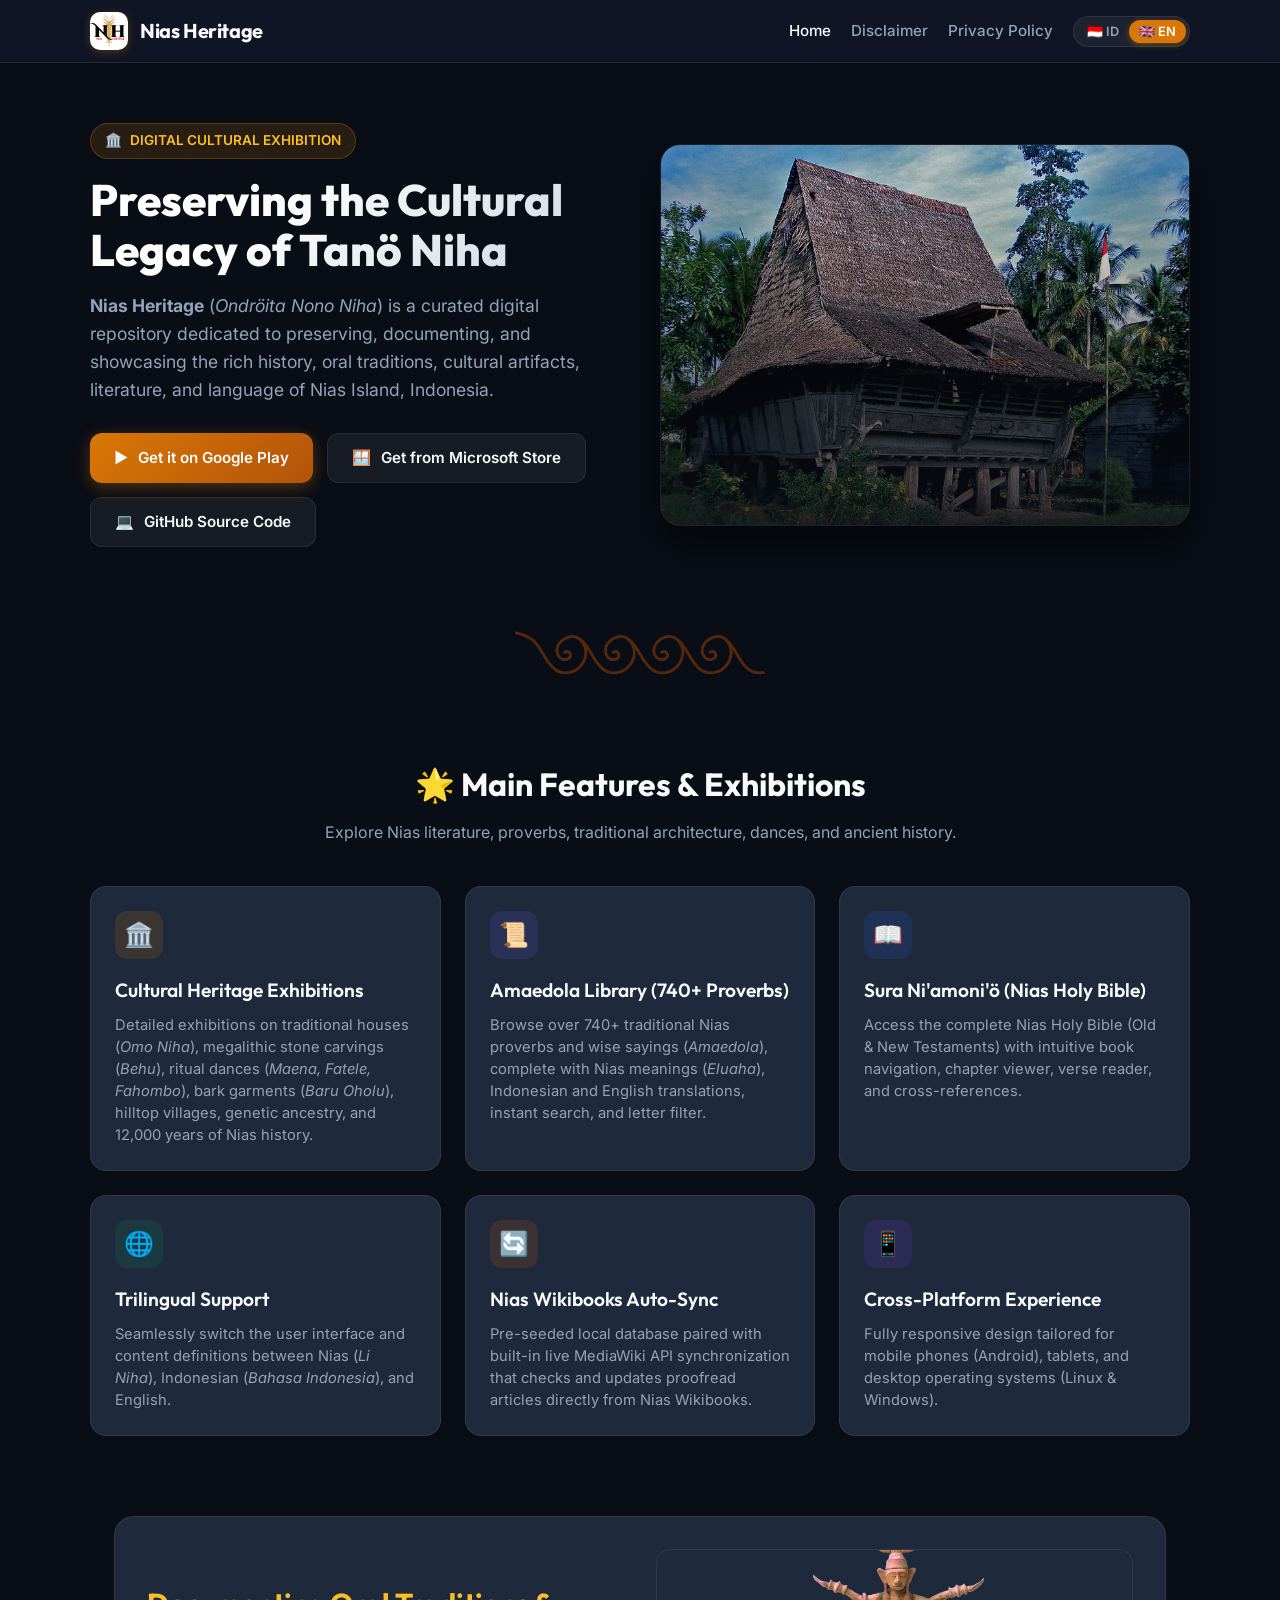
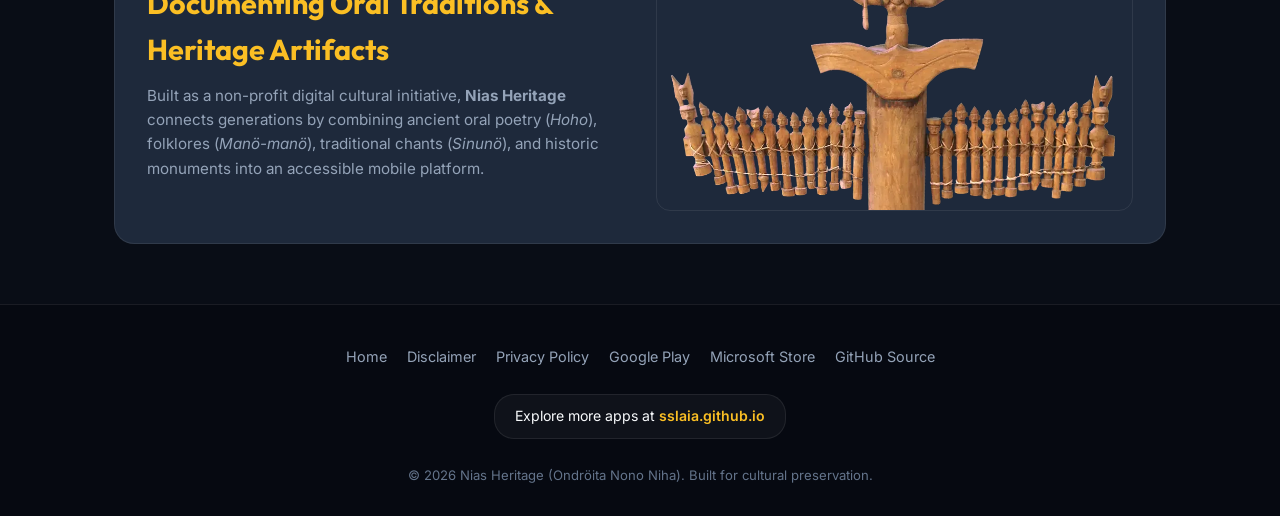
==== docs/index.html @ 73e04abe "First working app" ====
<!DOCTYPE html>
<html lang="en">
<head>
  <meta charset="UTF-8">
  <meta name="viewport" content="width=device-width, initial-scale=1.0">
  <title>Nias Heritage (Ondröita Nono Niha) - Digital Cultural Repository</title>
  <meta name="description" content="Nias Heritage (Ondröita Nono Niha) is a curated digital repository dedicated to preserving, documenting, and showcasing the rich history, oral traditions, cultural artifacts, literature, and language of Nias Island, Indonesia.">
  <link rel="icon" type="image/png" href="images/nias-heritage-icon.png">
  <link rel="stylesheet" href="style.css">
</head>
<body class="lang-en">

  <!-- Header / Navigation Bar -->
  <header class="navbar">
    <div class="nav-container">
      <a href="index.html" class="nav-brand">
        <img src="images/nias-heritage-icon.png" alt="Nias Heritage App Icon" class="nav-logo">
        <span class="nav-title">Nias Heritage</span>
      </a>

      <nav class="nav-links">
        <a href="index.html" class="nav-item active">
          <span data-lang="en">Home</span>
          <span data-lang="id">Beranda</span>
        </a>
        <a href="disclaimer.html" class="nav-item">
          <span data-lang="en">Disclaimer</span>
          <span data-lang="id">Penafian</span>
        </a>
        <a href="privacy-policy.html" class="nav-item">
          <span data-lang="en">Privacy Policy</span>
          <span data-lang="id">Kebijakan Privasi</span>
        </a>

        <!-- Language Selector -->
        <div class="lang-switch">
          <button class="lang-btn" data-set-lang="id">🇮🇩 ID</button>
          <button class="lang-btn active" data-set-lang="en">🇬🇧 EN</button>
        </div>
      </nav>
    </div>
  </header>

  <!-- Hero Section -->
  <section class="hero container">
    <div class="hero-content">
      <div class="hero-badge">
        <span>🏛️</span>
        <span data-lang="en">DIGITAL CULTURAL EXHIBITION</span>
        <span data-lang="id">PAMERAN DIGITAL KEBUDAYAAN</span>
      </div>

      <h1 class="hero-title">
        <span data-lang="en">Preserving the Cultural Legacy of Tanö Niha</span>
        <span data-lang="id">Melestarikan Warisan Budaya Tanö Niha</span>
      </h1>

      <p class="hero-subtitle">
        <span data-lang="en">
          <strong>Nias Heritage</strong> (<em>Ondröita Nono Niha</em>) is a curated digital repository dedicated to preserving, documenting, and showcasing the rich history, oral traditions, cultural artifacts, literature, and language of Nias Island, Indonesia.
        </span>
        <span data-lang="id">
          <strong>Warisan Nias</strong> (<em>Ondröita Nono Niha</em>) adalah repositori digital terkurasi yang didedikasikan untuk melestarikan, mendokumentasikan, dan menampilkan sejarah, tradisi lisan, artefak budaya, literatur, dan bahasa Nias, Indonesia.
        </span>
      </p>

      <div class="hero-actions">
        <a href="https://play.google.com/store/apps/details?id=io.github.sslaia.niasheritage" target="_blank" rel="noopener" class="btn btn-primary">
          <span>▶</span>
          <span data-lang="en">Get it on Google Play</span>
          <span data-lang="id">Unduh di Google Play</span>
        </a>
        <a href="https://apps.microsoft.com/detail/9n8dpc8pnvhm" target="_blank" rel="noopener" class="btn btn-secondary">
          <span>🪟</span>
          <span data-lang="en">Get from Microsoft Store</span>
          <span data-lang="id">Dapatkan dari Microsoft Store</span>
        </a>
        <a href="https://github.com/sslaia/niasheritage" target="_blank" rel="noopener" class="btn btn-secondary">
          <span>💻</span>
          <span data-lang="en">GitHub Source Code</span>
          <span data-lang="id">Kode Sumber GitHub</span>
        </a>
      </div>
    </div>

    <div class="hero-image-wrapper">
      <img src="images/omo-niha.webp" alt="Omo Niha Traditional House" class="hero-image">
      <div class="hero-image-overlay"></div>
    </div>
  </section>

  <!-- Nias Ornament Divider -->
  <div class="ornament-divider">
    <img src="images/ni'owewemagai.webp" alt="Nias Ornament Ni'owewemagai" class="ornament-img">
  </div>

  <!-- Highlights & Main Features Section -->
  <section class="section container" id="features">
    <div class="section-header">
      <h2 class="section-title">
        <span data-lang="en">🌟 Main Features & Exhibitions</span>
        <span data-lang="id">🌟 Fitur Utama & Pustaka</span>
      </h2>
      <p class="section-desc">
        <span data-lang="en">Explore Nias literature, proverbs, traditional architecture, dances, and ancient history.</span>
        <span data-lang="id">Jelajahi literatur, pepatah, arsitektur tradisional, tarian, dan sejarah kuno Nias.</span>
      </p>
    </div>

    <div class="features-grid">
      <!-- Feature 1 -->
      <div class="feature-card">
        <div class="feature-icon" style="background: rgba(217, 119, 6, 0.15); color: #D97706;">🏛️</div>
        <h3 class="feature-title">
          <span data-lang="en">Cultural Heritage Exhibitions</span>
          <span data-lang="id">Pameran Warisan Budaya</span>
        </h3>
        <p class="feature-text">
          <span data-lang="en">Detailed exhibitions on traditional houses (<em>Omo Niha</em>), megalithic stone carvings (<em>Behu</em>), ritual dances (<em>Maena, Fatele, Fahombo</em>), bark garments (<em>Baru Oholu</em>), hilltop villages, genetic ancestry, and 12,000 years of Nias history.</span>
          <span data-lang="id">Pameran mendalam tentang rumah tradisional (<em>Omo Niha</em>), monumen batu megalit (<em>Behu</em>), tarian ritual & lompat batu (<em>Maena, Fatele, Fahombo</em>), pakaian kulit kayu (<em>Baru Oholu</em>), desa adat, serta 12.000 tahun sejarah Nias.</span>
        </p>
      </div>

      <!-- Feature 2 -->
      <div class="feature-card">
        <div class="feature-icon" style="background: rgba(99, 102, 241, 0.15); color: #6366F1;">📜</div>
        <h3 class="feature-title">
          <span data-lang="en">Amaedola Library (740+ Proverbs)</span>
          <span data-lang="id">Pustaka Amaedola (740+ Pepatah)</span>
        </h3>
        <p class="feature-text">
          <span data-lang="en">Browse over 740+ traditional Nias proverbs and wise sayings (<em>Amaedola</em>), complete with Nias meanings (<em>Eluaha</em>), Indonesian and English translations, instant search, and letter filter.</span>
          <span data-lang="id">Jelajahi lebih dari 740+ pepatah dan perumpamaan Nias (<em>Amaedola</em>) lengkap dengan makna (<em>Eluaha</em>), terjemahan Indonesia & Inggris, fitur pencarian cepat, serta filter abjad.</span>
        </p>
      </div>

      <!-- Feature 3 -->
      <div class="feature-card">
        <div class="feature-icon" style="background: rgba(37, 99, 235, 0.15); color: #2563EB;">📖</div>
        <h3 class="feature-title">
          <span data-lang="en">Sura Ni'amoni'ö (Nias Holy Bible)</span>
          <span data-lang="id">Sura Ni'amoni'ö (Kitab Suci Nias)</span>
        </h3>
        <p class="feature-text">
          <span data-lang="en">Access the complete Nias Holy Bible (Old & New Testaments) with intuitive book navigation, chapter viewer, verse reader, and cross-references.</span>
          <span data-lang="id">Akses Kitab Suci Bahasa Nias lengkap (Perjanjian Lama & Baru) dengan navigasi kitab, pembaca pasal, ayat, dan referensi silang.</span>
        </p>
      </div>

      <!-- Feature 4 -->
      <div class="feature-card">
        <div class="feature-icon" style="background: rgba(5, 150, 105, 0.15); color: #059669;">🌐</div>
        <h3 class="feature-title">
          <span data-lang="en">Trilingual Support</span>
          <span data-lang="id">Dukungan Tiga Bahasa</span>
        </h3>
        <p class="feature-text">
          <span data-lang="en">Seamlessly switch the user interface and content definitions between Nias (<em>Li Niha</em>), Indonesian (<em>Bahasa Indonesia</em>), and English.</span>
          <span data-lang="id">Beralih dengan mudah antara bahasa Nias (<em>Li Niha</em>), Bahasa Indonesia, dan Bahasa Inggris pada antarmuka aplikasi dan teks penjelasan.</span>
        </p>
      </div>

      <!-- Feature 5 -->
      <div class="feature-card">
        <div class="feature-icon" style="background: rgba(234, 88, 12, 0.15); color: #EA580C;">🔄</div>
        <h3 class="feature-title">
          <span data-lang="en">Nias Wikibooks Auto-Sync</span>
          <span data-lang="id">Sinkronisasi Otomatis Wikibooks Nias</span>
        </h3>
        <p class="feature-text">
          <span data-lang="en">Pre-seeded local database paired with built-in live MediaWiki API synchronization that checks and updates proofread articles directly from Nias Wikibooks.</span>
          <span data-lang="id">Basis data lokal pra-isi yang dilengkapi mesin penyinkron otomatis untuk memeriksa dan memperbarui suntingan artikel terbaru langsung dari Wikibooks Nias.</span>
        </p>
      </div>

      <!-- Feature 6 -->
      <div class="feature-card">
        <div class="feature-icon" style="background: rgba(124, 58, 237, 0.15); color: #7C3AED;">📱</div>
        <h3 class="feature-title">
          <span data-lang="en">Cross-Platform Experience</span>
          <span data-lang="id">Pengalaman Lintas Platform</span>
        </h3>
        <p class="feature-text">
          <span data-lang="en">Fully responsive design tailored for mobile phones (Android), tablets, and desktop operating systems (Linux & Windows).</span>
          <span data-lang="id">Desain responsif yang disesuaikan secara optimal untuk smartphone (Android), tablet, dan komputer desktop (Linux & Windows).</span>
        </p>
      </div>
    </div>
  </section>

  <!-- Showcase Image Banner -->
  <section class="container" style="margin: 40px auto 60px;">
    <div style="background: var(--surface-card); border: 1px solid var(--surface-card-border); border-radius: 20px; padding: 32px; display: grid; grid-template-columns: 1fr 1fr; gap: 32px; align-items: center;">
      <div>
        <h3 style="font-family: var(--font-heading); font-size: 1.8rem; margin-bottom: 12px; color: var(--primary-light);">
          <span data-lang="en">Documenting Oral Traditions & Heritage Artifacts</span>
          <span data-lang="id">Mendokumentasikan Tradisi Lisan & Artefak Budaya</span>
        </h3>
        <p style="color: var(--text-muted); font-size: 0.95rem; line-height: 1.6;">
          <span data-lang="en">
            Built as a non-profit digital cultural initiative, <strong>Nias Heritage</strong> connects generations by combining ancient oral poetry (<em>Hoho</em>), folklores (<em>Manö-manö</em>), traditional chants (<em>Sinunö</em>), and historic monuments into an accessible mobile platform.
          </span>
          <span data-lang="id">
            Dibuat sebagai inisiatif budaya digital nirlaba, <strong>Warisan Nias</strong> menghubungkan antargenerasi dengan memadukan puisi lisan kuno (<em>Hoho</em>), dongeng rakyat (<em>Manö-manö</em>), nyanyian tradisional (<em>Sinunö</em>), dan monumen bersejarah dalam satu platform mobile yang mudah diakses.
          </span>
        </p>
      </div>
      <div style="border-radius: 14px; overflow: hidden; border: 1px solid var(--surface-card-border);">
        <img src="images/adu-sarambia.webp" alt="Nias Ancestral Statue Adu Sarambia" style="width: 100%; height: 260px; object-fit: cover; display: block;">
      </div>
    </div>
  </section>

  <!-- Footer -->
  <footer>
    <div class="container footer-content">
      <div class="footer-links">
        <a href="index.html">
          <span data-lang="en">Home</span>
          <span data-lang="id">Beranda</span>
        </a>
        <a href="disclaimer.html">
          <span data-lang="en">Disclaimer</span>
          <span data-lang="id">Penafian</span>
        </a>
        <a href="privacy-policy.html">
          <span data-lang="en">Privacy Policy</span>
          <span data-lang="id">Kebijakan Privasi</span>
        </a>
        <a href="https://play.google.com/store/apps/details?id=io.github.sslaia.niasheritage" target="_blank" rel="noopener">
          <span>Google Play</span>
        </a>
        <a href="https://apps.microsoft.com/detail/9n8dpc8pnvhm" target="_blank" rel="noopener">
          <span>Microsoft Store</span>
        </a>
        <a href="https://github.com/sslaia/niasheritage" target="_blank" rel="noopener">
          <span>GitHub Source</span>
        </a>
      </div>

      <div class="footer-portfolio">
        <span data-lang="en">Explore more apps at </span>
        <span data-lang="id">Lihat aplikasi lainnya di </span>
        <a href="https://sslaia.github.io" target="_blank" rel="noopener">sslaia.github.io</a>
      </div>

      <p class="copyright">
        © 2026 Nias Heritage (Ondröita Nono Niha). Built for cultural preservation.
      </p>
    </div>
  </footer>

  <script src="script.js"></script>
</body>
</html>
---- docs/style.css ----
@import url('https://fonts.googleapis.com/css2?family=Outfit:wght@400;500;600;700;800&family=Inter:wght@300;400;500;600;700&display=swap');

:root {
  --primary: #D97706;
  --primary-hover: #B45309;
  --primary-light: #FBBF24;
  --secondary: #6366F1;
  --emerald: #059669;
  --crimson: #DC2626;
  --violet: #7C3AED;
  --cyan: #0891B2;
  --bg-dark: #090D16;
  --surface-dark: #111827;
  --surface-card: #1E293B;
  --surface-card-border: rgba(255, 255, 255, 0.08);
  --text-main: #F8FAFC;
  --text-muted: #94A3B8;
  --font-heading: 'Outfit', -apple-system, BlinkMacSystemFont, sans-serif;
  --font-body: 'Inter', -apple-system, BlinkMacSystemFont, sans-serif;
}

* {
  box-sizing: border-box;
  margin: 0;
  padding: 0;
}

body {
  font-family: var(--font-body);
  background-color: var(--bg-dark);
  color: var(--text-main);
  line-height: 1.6;
  overflow-x: hidden;
}

a {
  color: var(--primary);
  text-decoration: none;
  transition: all 0.2s ease;
}

a:hover {
  color: var(--primary-light);
}

/* Header & Navbar */
.navbar {
  position: sticky;
  top: 0;
  z-index: 100;
  background: rgba(17, 24, 39, 0.85);
  backdrop-filter: blur(12px);
  -webkit-backdrop-filter: blur(12px);
  border-bottom: 1px solid rgba(255, 255, 255, 0.08);
  padding: 12px 24px;
}

.nav-container {
  max-width: 1100px;
  margin: 0 auto;
  display: flex;
  justify-content: space-between;
  align-items: center;
}

.nav-brand {
  display: flex;
  align-items: center;
  gap: 12px;
  text-decoration: none;
}

.nav-logo {
  width: 38px;
  height: 38px;
  border-radius: 10px;
  box-shadow: 0 2px 8px rgba(217, 119, 6, 0.3);
  object-fit: cover;
}

.nav-title {
  font-family: var(--font-heading);
  font-size: 1.25rem;
  font-weight: 700;
  color: var(--text-main);
  letter-spacing: -0.02em;
}

.nav-links {
  display: flex;
  align-items: center;
  gap: 20px;
}

.nav-item {
  color: var(--text-muted);
  font-weight: 500;
  font-size: 0.95rem;
}

.nav-item:hover, .nav-item.active {
  color: var(--text-main);
}

.lang-switch {
  display: flex;
  background: rgba(255, 255, 255, 0.06);
  border: 1px solid var(--surface-card-border);
  border-radius: 20px;
  padding: 3px;
}

.lang-btn {
  background: transparent;
  border: none;
  color: var(--text-muted);
  font-family: var(--font-body);
  font-size: 0.8rem;
  font-weight: 600;
  padding: 4px 10px;
  border-radius: 16px;
  cursor: pointer;
  transition: all 0.2s ease;
}

.lang-btn.active {
  background: var(--primary);
  color: #ffffff;
  box-shadow: 0 2px 6px rgba(217, 119, 6, 0.4);
}

/* Layout container */
.container {
  max-width: 1100px;
  margin: 0 auto;
  padding: 0 24px;
}

/* Hero Section */
.hero {
  padding: 60px 0 40px;
  display: grid;
  grid-template-columns: 1fr 1fr;
  gap: 40px;
  align-items: center;
}

@media (max-width: 850px) {
  .hero {
    grid-template-columns: 1fr;
    text-align: center;
    padding: 40px 0 30px;
  }
}

.hero-badge {
  display: inline-flex;
  align-items: center;
  gap: 8px;
  background: rgba(217, 119, 6, 0.15);
  border: 1px solid rgba(217, 119, 6, 0.3);
  padding: 6px 14px;
  border-radius: 20px;
  color: var(--primary-light);
  font-size: 0.85rem;
  font-weight: 600;
  margin-bottom: 16px;
}

.hero-title {
  font-family: var(--font-heading);
  font-size: 2.75rem;
  font-weight: 800;
  line-height: 1.15;
  margin-bottom: 16px;
  background: linear-gradient(135deg, #FFFFFF 30%, #CBD5E1 100%);
  -webkit-background-clip: text;
  -webkit-text-fill-color: transparent;
}

.hero-subtitle {
  font-size: 1.1rem;
  color: var(--text-muted);
  margin-bottom: 28px;
  max-width: 540px;
}

.hero-actions {
  display: flex;
  gap: 14px;
  flex-wrap: wrap;
}

@media (max-width: 850px) {
  .hero-actions {
    justify-content: center;
  }
}

.btn {
  display: inline-flex;
  align-items: center;
  gap: 10px;
  padding: 12px 24px;
  border-radius: 12px;
  font-weight: 600;
  font-size: 0.95rem;
  transition: all 0.25 ease;
  cursor: pointer;
  border: none;
}

.btn-primary {
  background: linear-gradient(135deg, #D97706, #B45309);
  color: #FFFFFF;
  box-shadow: 0 4px 16px rgba(217, 119, 6, 0.35);
}

.btn-primary:hover {
  transform: translateY(-2px);
  box-shadow: 0 6px 20px rgba(217, 119, 6, 0.5);
  color: #FFFFFF;
}

.btn-secondary {
  background: rgba(255, 255, 255, 0.06);
  border: 1px solid var(--surface-card-border);
  color: var(--text-main);
}

.btn-secondary:hover {
  background: rgba(255, 255, 255, 0.12);
  color: var(--text-main);
  transform: translateY(-2px);
}

.hero-image-wrapper {
  position: relative;
  border-radius: 20px;
  overflow: hidden;
  box-shadow: 0 20px 40px rgba(0, 0, 0, 0.5);
  border: 1px solid var(--surface-card-border);
}

.hero-image {
  width: 100%;
  height: 380px;
  object-fit: cover;
  display: block;
}

.hero-image-overlay {
  position: absolute;
  inset: 0;
  background: linear-gradient(to top, rgba(9, 13, 22, 0.8), transparent);
}

/* Ornament Divider */
.ornament-divider {
  display: flex;
  justify-content: center;
  align-items: center;
  margin: 40px 0;
}

.ornament-img {
  max-width: 260px;
  height: auto;
  opacity: 0.85;
}

/* Features Section */
.section {
  padding: 40px 0;
}

.section-header {
  text-align: center;
  max-width: 640px;
  margin: 0 auto 40px;
}

.section-title {
  font-family: var(--font-heading);
  font-size: 2rem;
  font-weight: 700;
  margin-bottom: 10px;
}

.section-desc {
  color: var(--text-muted);
  font-size: 1rem;
}

.features-grid {
  display: grid;
  grid-template-columns: repeat(auto-fit, minmax(320px, 1fr));
  gap: 24px;
}

.feature-card {
  background: var(--surface-card);
  border: 1px solid var(--surface-card-border);
  border-radius: 16px;
  padding: 24px;
  transition: all 0.3s ease;
}

.feature-card:hover {
  transform: translateY(-4px);
  border-color: rgba(217, 119, 6, 0.4);
  box-shadow: 0 12px 24px rgba(0, 0, 0, 0.3);
}

.feature-icon {
  width: 48px;
  height: 48px;
  border-radius: 12px;
  display: flex;
  align-items: center;
  justify-content: center;
  font-size: 1.5rem;
  margin-bottom: 16px;
}

.feature-title {
  font-family: var(--font-heading);
  font-size: 1.2rem;
  font-weight: 600;
  margin-bottom: 8px;
}

.feature-text {
  color: var(--text-muted);
  font-size: 0.92rem;
  line-height: 1.5;
}

/* Legal Documents Layout (Disclaimer & Privacy Policy) */
.legal-card {
  background: var(--surface-card);
  border: 1px solid var(--surface-card-border);
  border-radius: 20px;
  padding: 40px;
  margin: 40px auto;
  max-width: 860px;
  box-shadow: 0 10px 30px rgba(0, 0, 0, 0.4);
}

@media (max-width: 640px) {
  .legal-card {
    padding: 24px;
  }
}

.legal-card h1 {
  font-family: var(--font-heading);
  font-size: 2.2rem;
  font-weight: 700;
  margin-bottom: 8px;
  color: var(--primary-light);
}

.legal-card .date {
  color: var(--text-muted);
  font-size: 0.85rem;
  margin-bottom: 24px;
  display: block;
  font-style: italic;
}

.legal-card h2, .legal-card h3 {
  font-family: var(--font-heading);
  color: var(--text-main);
  margin: 24px 0 12px;
  font-size: 1.3rem;
  border-bottom: 1px solid var(--surface-card-border);
  padding-bottom: 6px;
}

.legal-card p, .legal-card ul {
  color: #CBD5E1;
  font-size: 0.95rem;
  margin-bottom: 16px;
}

.legal-card ul {
  padding-left: 24px;
}

.legal-card li {
  margin-bottom: 8px;
}

/* Footer */
footer {
  background: #060911;
  border-top: 1px solid var(--surface-card-border);
  padding: 40px 0 30px;
  margin-top: 60px;
}

.footer-content {
  display: flex;
  flex-direction: column;
  align-items: center;
  text-align: center;
  gap: 16px;
}

.footer-links {
  display: flex;
  gap: 20px;
  flex-wrap: wrap;
  justify-content: center;
}

.footer-links a {
  color: var(--text-muted);
  font-size: 0.9rem;
}

.footer-links a:hover {
  color: var(--primary-light);
}

.footer-portfolio {
  margin-top: 10px;
  padding: 10px 20px;
  background: rgba(255, 255, 255, 0.04);
  border-radius: 20px;
  border: 1px solid var(--surface-card-border);
  font-size: 0.88rem;
}

.footer-portfolio a {
  font-weight: 600;
  color: var(--primary-light);
}

.copyright {
  color: #64748B;
  font-size: 0.82rem;
  margin-top: 10px;
}

/* Multilingual Toggle Helper */
[data-lang="id"], [data-lang="en"] {
  display: none;
}

body.lang-id [data-lang="id"] {
  display: block;
}
body.lang-id span[data-lang="id"], body.lang-id a[data-lang="id"], body.lang-id h1[data-lang="id"], body.lang-id h2[data-lang="id"], body.lang-id h3[data-lang="id"], body.lang-id p[data-lang="id"], body.lang-id div[data-lang="id"] {
  display: inline;
}

body.lang-en [data-lang="en"] {
  display: block;
}
body.lang-en span[data-lang="en"], body.lang-en a[data-lang="en"], body.lang-en h1[data-lang="en"], body.lang-en h2[data-lang="en"], body.lang-en h3[data-lang="en"], body.lang-en p[data-lang="en"], body.lang-en div[data-lang="en"] {
  display: inline;
}
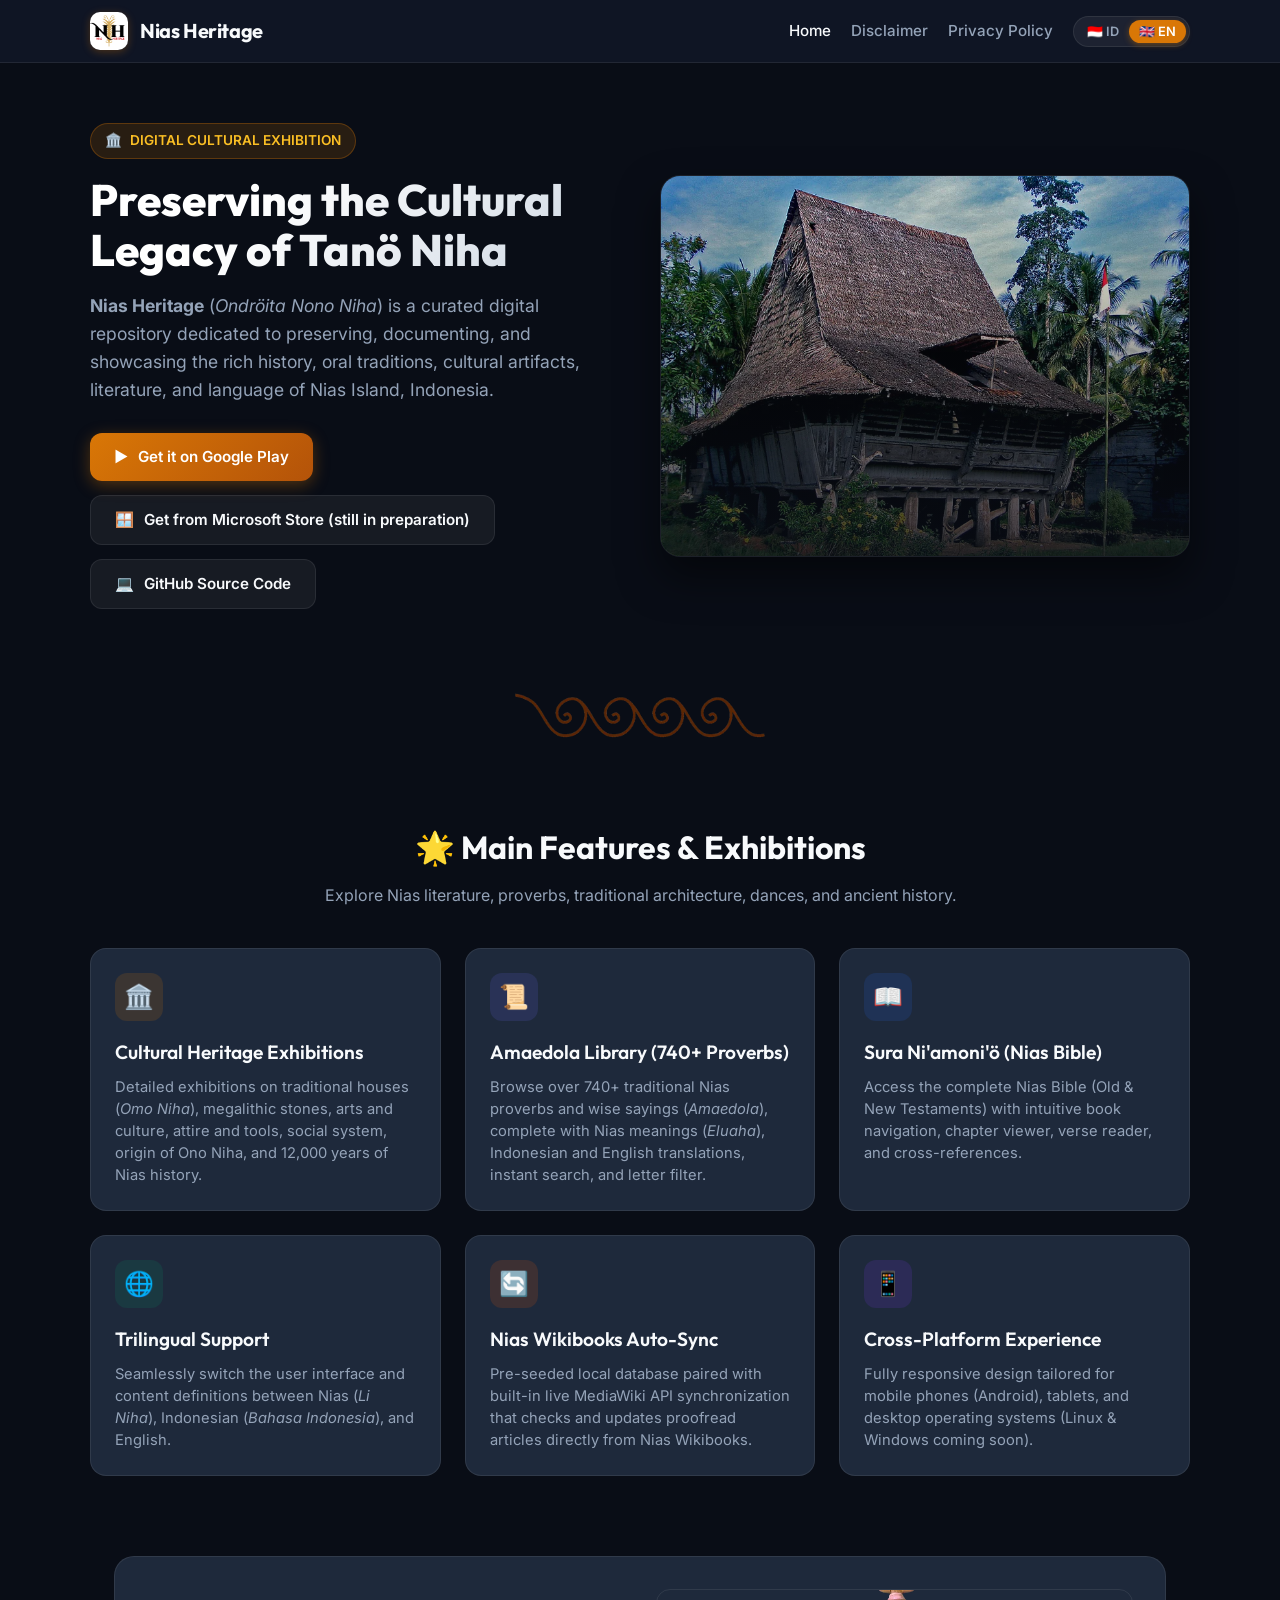
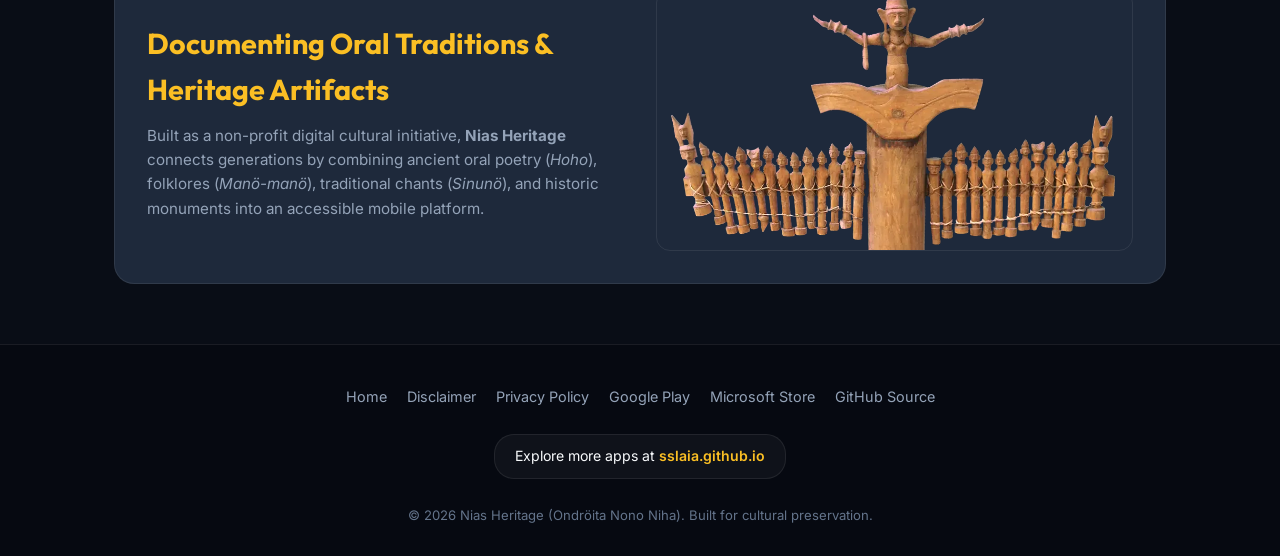
==== commit caa1ddba: "Various fixes" ====
--- a/docs/index.html
+++ b/docs/index.html
@@ -1,13 +1,16 @@
 <!DOCTYPE html>
 <html lang="en">
+
 <head>
   <meta charset="UTF-8">
   <meta name="viewport" content="width=device-width, initial-scale=1.0">
   <title>Nias Heritage (Ondröita Nono Niha) - Digital Cultural Repository</title>
-  <meta name="description" content="Nias Heritage (Ondröita Nono Niha) is a curated digital repository dedicated to preserving, documenting, and showcasing the rich history, oral traditions, cultural artifacts, literature, and language of Nias Island, Indonesia.">
+  <meta name="description"
+    content="Nias Heritage (Ondröita Nono Niha) is a curated digital repository dedicated to preserving, documenting, and showcasing the rich history, oral traditions, cultural artifacts, literature, and language of Nias Island, Indonesia.">
   <link rel="icon" type="image/png" href="images/nias-heritage-icon.png">
   <link rel="stylesheet" href="style.css">
 </head>
+
 <body class="lang-en">
 
   <!-- Header / Navigation Bar -->
@@ -57,23 +60,29 @@
 
       <p class="hero-subtitle">
         <span data-lang="en">
-          <strong>Nias Heritage</strong> (<em>Ondröita Nono Niha</em>) is a curated digital repository dedicated to preserving, documenting, and showcasing the rich history, oral traditions, cultural artifacts, literature, and language of Nias Island, Indonesia.
+          <strong>Nias Heritage</strong> (<em>Ondröita Nono Niha</em>) is a curated digital repository dedicated to
+          preserving, documenting, and showcasing the rich history, oral traditions, cultural artifacts, literature, and
+          language of Nias Island, Indonesia.
         </span>
         <span data-lang="id">
-          <strong>Warisan Nias</strong> (<em>Ondröita Nono Niha</em>) adalah repositori digital terkurasi yang didedikasikan untuk melestarikan, mendokumentasikan, dan menampilkan sejarah, tradisi lisan, artefak budaya, literatur, dan bahasa Nias, Indonesia.
+          <strong>Warisan Nias</strong> (<em>Ondröita Nono Niha</em>) adalah repositori digital terkurasi yang
+          didedikasikan untuk melestarikan, mendokumentasikan, dan menampilkan sejarah, tradisi lisan, artefak budaya,
+          literatur, dan bahasa Nias, Indonesia.
         </span>
       </p>
 
       <div class="hero-actions">
-        <a href="https://play.google.com/store/apps/details?id=io.github.sslaia.niasheritage" target="_blank" rel="noopener" class="btn btn-primary">
+        <a href="https://play.google.com/store/apps/details?id=io.github.sslaia.niasheritage" target="_blank"
+          rel="noopener" class="btn btn-primary">
           <span>▶</span>
           <span data-lang="en">Get it on Google Play</span>
           <span data-lang="id">Unduh di Google Play</span>
         </a>
-        <a href="https://apps.microsoft.com/detail/9n8dpc8pnvhm" target="_blank" rel="noopener" class="btn btn-secondary">
+        <a href="https://apps.microsoft.com/detail/9n8dpc8pnvhm" target="_blank" rel="noopener"
+          class="btn btn-secondary">
           <span>🪟</span>
-          <span data-lang="en">Get from Microsoft Store</span>
-          <span data-lang="id">Dapatkan dari Microsoft Store</span>
+          <span data-lang="en">Get from Microsoft Store (still in preparation)</span>
+          <span data-lang="id">Dapatkan dari Microsoft Store (masih dalam persiapan)</span>
         </a>
         <a href="https://github.com/sslaia/niasheritage" target="_blank" rel="noopener" class="btn btn-secondary">
           <span>💻</span>
@@ -102,7 +111,8 @@
         <span data-lang="id">🌟 Fitur Utama & Pustaka</span>
       </h2>
       <p class="section-desc">
-        <span data-lang="en">Explore Nias literature, proverbs, traditional architecture, dances, and ancient history.</span>
+        <span data-lang="en">Explore Nias literature, proverbs, traditional architecture, dances, and ancient
+          history.</span>
         <span data-lang="id">Jelajahi literatur, pepatah, arsitektur tradisional, tarian, dan sejarah kuno Nias.</span>
       </p>
     </div>
@@ -116,8 +126,11 @@
           <span data-lang="id">Pameran Warisan Budaya</span>
         </h3>
         <p class="feature-text">
-          <span data-lang="en">Detailed exhibitions on traditional houses (<em>Omo Niha</em>), megalithic stone carvings (<em>Behu</em>), ritual dances (<em>Maena, Fatele, Fahombo</em>), bark garments (<em>Baru Oholu</em>), hilltop villages, genetic ancestry, and 12,000 years of Nias history.</span>
-          <span data-lang="id">Pameran mendalam tentang rumah tradisional (<em>Omo Niha</em>), monumen batu megalit (<em>Behu</em>), tarian ritual & lompat batu (<em>Maena, Fatele, Fahombo</em>), pakaian kulit kayu (<em>Baru Oholu</em>), desa adat, serta 12.000 tahun sejarah Nias.</span>
+          <span data-lang="en">Detailed exhibitions on traditional houses (<em>Omo Niha</em>), megalithic stones, arts
+            and culture, attire and tools, social system, origin of Ono Niha, and 12,000 years of Nias history.</span>
+          <span data-lang="id">Pameran mendalam tentang rumah tradisional (<em>Omo Niha</em>), monumen batu megalit,
+            seni dan budaya, busana dan perkakas, sistem sosial, asal-usul Ono Niha, serta 12.000 tahun sejarah
+            Nias.</span>
         </p>
       </div>
 
@@ -129,8 +142,11 @@
           <span data-lang="id">Pustaka Amaedola (740+ Pepatah)</span>
         </h3>
         <p class="feature-text">
-          <span data-lang="en">Browse over 740+ traditional Nias proverbs and wise sayings (<em>Amaedola</em>), complete with Nias meanings (<em>Eluaha</em>), Indonesian and English translations, instant search, and letter filter.</span>
-          <span data-lang="id">Jelajahi lebih dari 740+ pepatah dan perumpamaan Nias (<em>Amaedola</em>) lengkap dengan makna (<em>Eluaha</em>), terjemahan Indonesia & Inggris, fitur pencarian cepat, serta filter abjad.</span>
+          <span data-lang="en">Browse over 740+ traditional Nias proverbs and wise sayings (<em>Amaedola</em>), complete
+            with Nias meanings (<em>Eluaha</em>), Indonesian and English translations, instant search, and letter
+            filter.</span>
+          <span data-lang="id">Jelajahi lebih dari 740+ pepatah dan perumpamaan Nias (<em>Amaedola</em>) lengkap dengan
+            makna (<em>Eluaha</em>), terjemahan Indonesia & Inggris, fitur pencarian cepat, serta filter abjad.</span>
         </p>
       </div>
 
@@ -138,12 +154,14 @@
       <div class="feature-card">
         <div class="feature-icon" style="background: rgba(37, 99, 235, 0.15); color: #2563EB;">📖</div>
         <h3 class="feature-title">
-          <span data-lang="en">Sura Ni'amoni'ö (Nias Holy Bible)</span>
+          <span data-lang="en">Sura Ni'amoni'ö (Nias Bible)</span>
           <span data-lang="id">Sura Ni'amoni'ö (Kitab Suci Nias)</span>
         </h3>
         <p class="feature-text">
-          <span data-lang="en">Access the complete Nias Holy Bible (Old & New Testaments) with intuitive book navigation, chapter viewer, verse reader, and cross-references.</span>
-          <span data-lang="id">Akses Kitab Suci Bahasa Nias lengkap (Perjanjian Lama & Baru) dengan navigasi kitab, pembaca pasal, ayat, dan referensi silang.</span>
+          <span data-lang="en">Access the complete Nias Bible (Old & New Testaments) with intuitive book navigation,
+            chapter viewer, verse reader, and cross-references.</span>
+          <span data-lang="id">Akses Kitab Suci Bahasa Nias lengkap (Perjanjian Lama & Baru) dengan navigasi kitab,
+            pembaca pasal, ayat, dan referensi silang.</span>
         </p>
       </div>
 
@@ -155,8 +173,10 @@
           <span data-lang="id">Dukungan Tiga Bahasa</span>
         </h3>
         <p class="feature-text">
-          <span data-lang="en">Seamlessly switch the user interface and content definitions between Nias (<em>Li Niha</em>), Indonesian (<em>Bahasa Indonesia</em>), and English.</span>
-          <span data-lang="id">Beralih dengan mudah antara bahasa Nias (<em>Li Niha</em>), Bahasa Indonesia, dan Bahasa Inggris pada antarmuka aplikasi dan teks penjelasan.</span>
+          <span data-lang="en">Seamlessly switch the user interface and content definitions between Nias (<em>Li
+              Niha</em>), Indonesian (<em>Bahasa Indonesia</em>), and English.</span>
+          <span data-lang="id">Beralih dengan mudah antara bahasa Nias (<em>Li Niha</em>), Bahasa Indonesia, dan Bahasa
+            Inggris pada antarmuka aplikasi dan teks penjelasan.</span>
         </p>
       </div>
 
@@ -168,8 +188,10 @@
           <span data-lang="id">Sinkronisasi Otomatis Wikibooks Nias</span>
         </h3>
         <p class="feature-text">
-          <span data-lang="en">Pre-seeded local database paired with built-in live MediaWiki API synchronization that checks and updates proofread articles directly from Nias Wikibooks.</span>
-          <span data-lang="id">Basis data lokal pra-isi yang dilengkapi mesin penyinkron otomatis untuk memeriksa dan memperbarui suntingan artikel terbaru langsung dari Wikibooks Nias.</span>
+          <span data-lang="en">Pre-seeded local database paired with built-in live MediaWiki API synchronization that
+            checks and updates proofread articles directly from Nias Wikibooks.</span>
+          <span data-lang="id">Basis data lokal pra-isi yang dilengkapi mesin penyinkron otomatis untuk memeriksa dan
+            memperbarui suntingan artikel terbaru langsung dari Wikibooks Nias.</span>
         </p>
       </div>
 
@@ -181,8 +203,10 @@
           <span data-lang="id">Pengalaman Lintas Platform</span>
         </h3>
         <p class="feature-text">
-          <span data-lang="en">Fully responsive design tailored for mobile phones (Android), tablets, and desktop operating systems (Linux & Windows).</span>
-          <span data-lang="id">Desain responsif yang disesuaikan secara optimal untuk smartphone (Android), tablet, dan komputer desktop (Linux & Windows).</span>
+          <span data-lang="en">Fully responsive design tailored for mobile phones (Android), tablets, and desktop
+            operating systems (Linux & Windows coming soon).</span>
+          <span data-lang="id">Desain responsif yang disesuaikan secara optimal untuk smartphone (Android), tablet, dan
+            komputer desktop (Linux & Windows segera hadir).</span>
         </p>
       </div>
     </div>
@@ -190,23 +214,30 @@
 
   <!-- Showcase Image Banner -->
   <section class="container" style="margin: 40px auto 60px;">
-    <div style="background: var(--surface-card); border: 1px solid var(--surface-card-border); border-radius: 20px; padding: 32px; display: grid; grid-template-columns: 1fr 1fr; gap: 32px; align-items: center;">
+    <div
+      style="background: var(--surface-card); border: 1px solid var(--surface-card-border); border-radius: 20px; padding: 32px; display: grid; grid-template-columns: 1fr 1fr; gap: 32px; align-items: center;">
       <div>
-        <h3 style="font-family: var(--font-heading); font-size: 1.8rem; margin-bottom: 12px; color: var(--primary-light);">
+        <h3
+          style="font-family: var(--font-heading); font-size: 1.8rem; margin-bottom: 12px; color: var(--primary-light);">
           <span data-lang="en">Documenting Oral Traditions & Heritage Artifacts</span>
           <span data-lang="id">Mendokumentasikan Tradisi Lisan & Artefak Budaya</span>
         </h3>
         <p style="color: var(--text-muted); font-size: 0.95rem; line-height: 1.6;">
           <span data-lang="en">
-            Built as a non-profit digital cultural initiative, <strong>Nias Heritage</strong> connects generations by combining ancient oral poetry (<em>Hoho</em>), folklores (<em>Manö-manö</em>), traditional chants (<em>Sinunö</em>), and historic monuments into an accessible mobile platform.
+            Built as a non-profit digital cultural initiative, <strong>Nias Heritage</strong> connects generations by
+            combining ancient oral poetry (<em>Hoho</em>), folklores (<em>Manö-manö</em>), traditional chants
+            (<em>Sinunö</em>), and historic monuments into an accessible mobile platform.
           </span>
           <span data-lang="id">
-            Dibuat sebagai inisiatif budaya digital nirlaba, <strong>Warisan Nias</strong> menghubungkan antargenerasi dengan memadukan puisi lisan kuno (<em>Hoho</em>), dongeng rakyat (<em>Manö-manö</em>), nyanyian tradisional (<em>Sinunö</em>), dan monumen bersejarah dalam satu platform mobile yang mudah diakses.
+            Dibuat sebagai inisiatif budaya digital nirlaba, <strong>Warisan Nias</strong> menghubungkan antargenerasi
+            dengan memadukan puisi lisan kuno (<em>Hoho</em>), dongeng rakyat (<em>Manö-manö</em>), nyanyian tradisional
+            (<em>Sinunö</em>), dan monumen bersejarah dalam satu platform mobile yang mudah diakses.
           </span>
         </p>
       </div>
       <div style="border-radius: 14px; overflow: hidden; border: 1px solid var(--surface-card-border);">
-        <img src="images/adu-sarambia.webp" alt="Nias Ancestral Statue Adu Sarambia" style="width: 100%; height: 260px; object-fit: cover; display: block;">
+        <img src="images/adu-sarambia.webp" alt="Nias Ancestral Statue Adu Sarambia"
+          style="width: 100%; height: 260px; object-fit: cover; display: block;">
       </div>
     </div>
   </section>
@@ -227,7 +258,8 @@
           <span data-lang="en">Privacy Policy</span>
           <span data-lang="id">Kebijakan Privasi</span>
         </a>
-        <a href="https://play.google.com/store/apps/details?id=io.github.sslaia.niasheritage" target="_blank" rel="noopener">
+        <a href="https://play.google.com/store/apps/details?id=io.github.sslaia.niasheritage" target="_blank"
+          rel="noopener">
           <span>Google Play</span>
         </a>
         <a href="https://apps.microsoft.com/detail/9n8dpc8pnvhm" target="_blank" rel="noopener">
@@ -252,4 +284,5 @@
 
   <script src="script.js"></script>
 </body>
-</html>
+
+</html>
